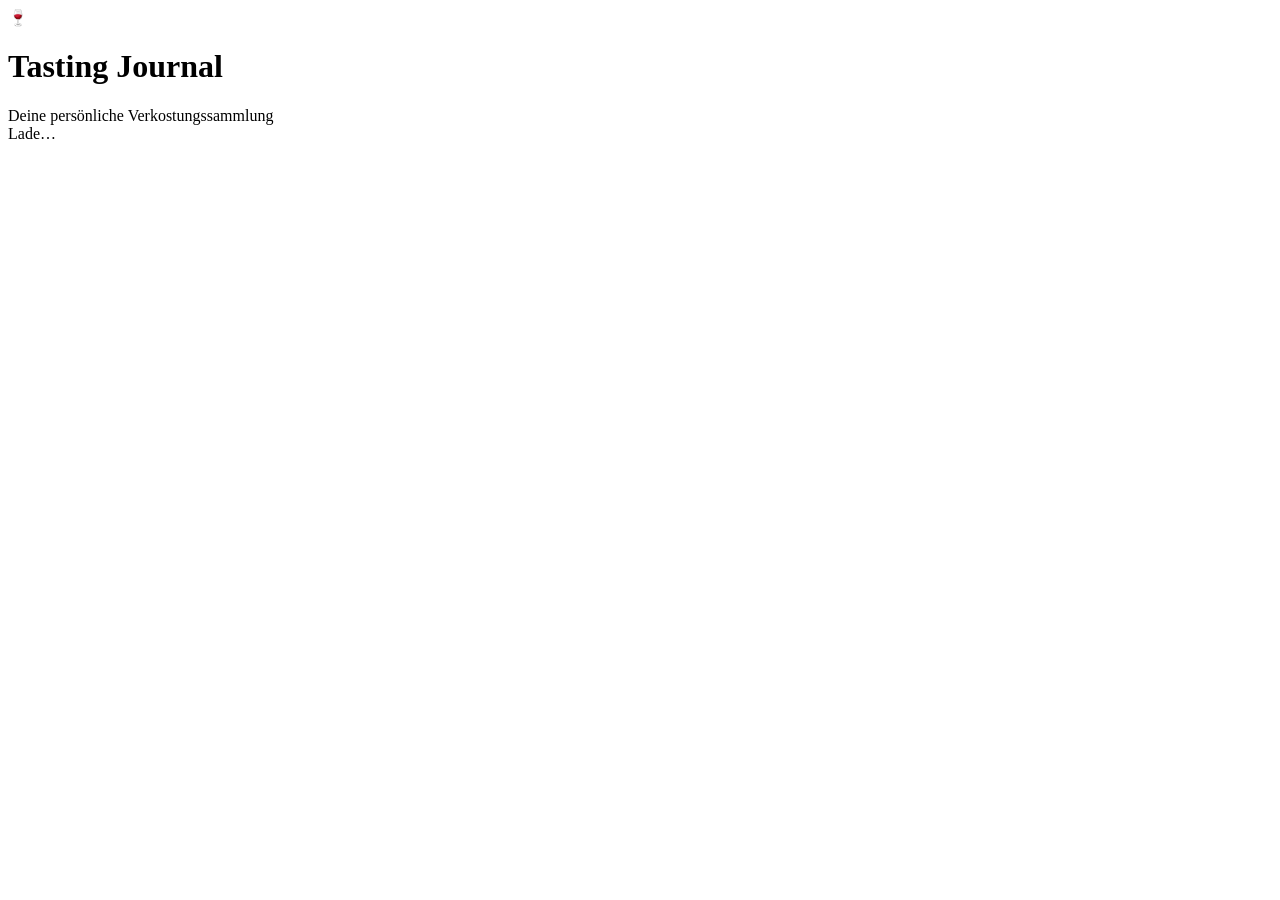
==== index.html @ 1028b824 "Initial Commit" ====
<!DOCTYPE html>
<html lang="de">
<head>
  <meta charset="UTF-8" />
  <meta name="viewport" content="width=device-width, initial-scale=1.0" />
  <meta name="apple-mobile-web-app-capable" content="yes" />
  <meta name="apple-mobile-web-app-status-bar-style" content="black-translucent" />
  <meta name="theme-color" content="#1a1208" />
  <title>Tasting Journal</title>
  <link rel="manifest" href="manifest.json" />
  <link rel="apple-touch-icon" href="icon.png" />
  <link rel="stylesheet" href="shared/styles.css" />
</head>
<body class="cat-home">

<header>
  <div class="glass-icon">🍷</div>
  <div class="header-text">
    <h1>Tasting Journal</h1>
    <div class="subtitle">Deine persönliche Verkostungssammlung</div>
  </div>
  <div class="sync-status" id="syncStatus" title="Sync-Status">
    <span class="sync-dot"></span>
    <span class="sync-text">Lade…</span>
  </div>
</header>

<!-- Setup-Modal wird per Script eingefügt -->
<div id="setupContainer"></div>

<div class="container" id="appContent" style="display:none">
  <div class="home-hero">
    <h1>Was darf's heute sein?</h1>
    <p>Wähle eine Kategorie, um deine Verkostung zu dokumentieren.</p>
  </div>

  <div class="category-grid">
    <a href="whisky.html" class="category-card" data-cat="whisky">
      <div class="cat-icon">🥃</div>
      <h2>Whisky</h2>
      <div class="cat-desc">Single Malt, Bourbon, Rye<br>und alles dazwischen</div>
      <div class="cat-count" id="count-whisky">0 Verkostungen</div>
    </a>

    <a href="shisha.html" class="category-card" data-cat="shisha">
      <div class="cat-icon">💨</div>
      <h2>Shisha-Tabak</h2>
      <div class="cat-desc">Sorten, Geschmacksrichtungen<br>und Eindrücke</div>
      <div class="cat-count" id="count-shisha">0 Verkostungen</div>
    </a>

    <div class="category-card coming-soon" data-cat="cigar">
      <div class="cat-icon">🚬</div>
      <h2>Zigarren</h2>
      <div class="cat-desc">Bald verfügbar</div>
      <div class="cat-count">— Coming soon —</div>
    </div>

    <div class="category-card coming-soon" data-cat="wine">
      <div class="cat-icon">🍷</div>
      <h2>Wein</h2>
      <div class="cat-desc">Bald verfügbar</div>
      <div class="cat-count">— Coming soon —</div>
    </div>
  </div>

  <div class="home-stats">
    <div class="stat-card">
      <div class="stat-value" id="totalCount">0</div>
      <div class="stat-label">Verkostungen gesamt</div>
    </div>
    <div class="stat-card">
      <div class="stat-value" id="categoryCount">0</div>
      <div class="stat-label">Kategorien aktiv</div>
    </div>
  </div>

  <div style="text-align:center;margin-top:3rem;padding-bottom:2rem">
    <button class="btn btn-secondary" onclick="UI.exportJson()">⬇️ Daten exportieren</button>
    <button class="btn btn-secondary" onclick="TJ.loadData().then(updateCounts)">🔄 Aktualisieren</button>
    <button class="btn btn-secondary" onclick="TJ.resetSetup()">🚪 Verbindung trennen</button>
  </div>
</div>

<script src="shared/core.js"></script>
<script src="shared/ui.js"></script>
<script>
  // Setup-Modal einbauen
  document.getElementById('setupContainer').innerHTML = UI.renderSetupModal();

  function updateCounts() {
    const whiskyCount = TJ.getItems('whisky').length;
    const shishaCount = TJ.getItems('shisha').length;
    const total = whiskyCount + shishaCount;

    document.getElementById('count-whisky').textContent =
      whiskyCount === 1 ? '1 Verkostung' : `${whiskyCount} Verkostungen`;
    document.getElementById('count-shisha').textContent =
      shishaCount === 1 ? '1 Verkostung' : `${shishaCount} Verkostungen`;
    document.getElementById('totalCount').textContent = total;

    let activeCats = 0;
    if (whiskyCount > 0) activeCats++;
    if (shishaCount > 0) activeCats++;
    document.getElementById('categoryCount').textContent = activeCats;
  }

  function onDataLoaded() { updateCounts(); }
  function onSetupComplete() { updateCounts(); }

  TJ.init('home');
</script>
</body>
</html>
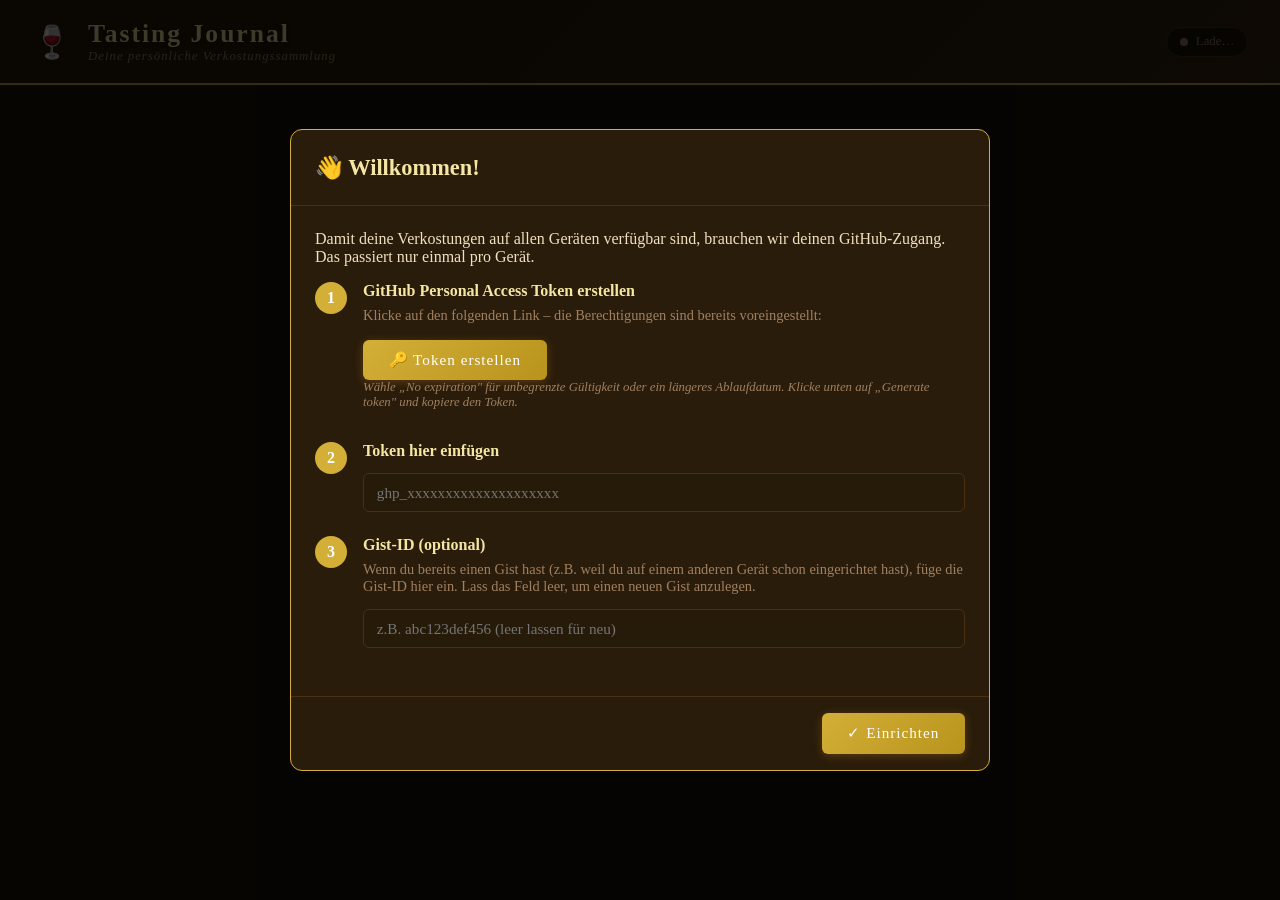
==== commit 6a2d9dc2: "Added Import Button" ====
--- a/index.html
+++ b/index.html
@@ -77,6 +77,8 @@
 
   <div style="text-align:center;margin-top:3rem;padding-bottom:2rem">
     <button class="btn btn-secondary" onclick="UI.exportJson()">⬇️ Daten exportieren</button>
+    <button class="btn btn-secondary" onclick="UI.triggerImport()">⬆️ Daten importieren</button>
+    <input type="file" id="importFileInput" accept="application/json,.json" style="display:none" onchange="UI.handleImport(event)" />
     <button class="btn btn-secondary" onclick="TJ.loadData().then(updateCounts)">🔄 Aktualisieren</button>
     <button class="btn btn-secondary" onclick="TJ.resetSetup()">🚪 Verbindung trennen</button>
   </div>
--- a/shared/styles.css
+++ b/shared/styles.css
@@ -0,0 +1,555 @@
+:root {
+  /* Whisky-Theme (default) */
+  --amber: #c8842a;
+  --amber-dark: #9a6010;
+  --amber-light: #f5d08a;
+  --bg: #1a1208;
+  --bg2: #261a09;
+  --bg3: #332211;
+  --text: #f0e0c0;
+  --text-muted: #a08060;
+  --border: #4a3010;
+  --card: #2a1c0a;
+  --danger: #c0392b;
+  --success: #2ecc71;
+}
+
+/* Shisha-Theme */
+body.cat-shisha {
+  --amber: #8b5cf6;       /* purple */
+  --amber-dark: #6d28d9;
+  --amber-light: #c4b5fd;
+  --bg: #0f0a1f;
+  --bg2: #1a1233;
+  --bg3: #2a1f4a;
+  --text: #e9e0ff;
+  --text-muted: #9b8bbf;
+  --border: #3d2c66;
+  --card: #1f1640;
+}
+
+/* Ãœbersicht / Index */
+body.cat-home {
+  --amber: #d4af37;
+  --amber-dark: #b8941d;
+  --amber-light: #f5e6a3;
+}
+
+* { box-sizing: border-box; margin: 0; padding: 0; }
+body {
+  font-family: 'Georgia', serif;
+  background: var(--bg);
+  color: var(--text);
+  min-height: 100vh;
+  -webkit-font-smoothing: antialiased;
+}
+
+a { color: var(--amber); }
+
+header {
+  background: linear-gradient(135deg, var(--bg2), var(--bg3));
+  border-bottom: 2px solid var(--amber);
+  padding: 1.2rem 2rem;
+  display: flex;
+  align-items: center;
+  gap: 1rem;
+  position: sticky;
+  top: 0;
+  z-index: 50;
+}
+header .header-text { flex: 1; }
+header h1 {
+  font-size: 1.6rem;
+  color: var(--amber-light);
+  letter-spacing: 2px;
+  text-shadow: 0 2px 8px rgba(0,0,0,0.4);
+}
+header .subtitle {
+  font-size: 0.8rem;
+  color: var(--text-muted);
+  letter-spacing: 1px;
+  font-style: italic;
+}
+.glass-icon { font-size: 2rem; }
+.back-link {
+  text-decoration: none;
+  color: var(--text-muted);
+  font-size: 1.5rem;
+  width: 36px;
+  height: 36px;
+  border-radius: 50%;
+  display: flex;
+  align-items: center;
+  justify-content: center;
+  background: var(--bg);
+  border: 1px solid var(--border);
+  transition: all 0.2s;
+}
+.back-link:hover { color: var(--amber-light); border-color: var(--amber); }
+
+.sync-status {
+  display: flex;
+  align-items: center;
+  gap: 0.5rem;
+  font-size: 0.8rem;
+  color: var(--text-muted);
+  padding: 0.4rem 0.8rem;
+  background: var(--bg);
+  border-radius: 20px;
+  border: 1px solid var(--border);
+}
+.sync-dot {
+  width: 8px; height: 8px;
+  background: var(--text-muted);
+  border-radius: 50%;
+  transition: background 0.3s;
+}
+.sync-status.synced .sync-dot { background: var(--success); }
+.sync-status.syncing .sync-dot { background: var(--amber); animation: pulse 1s infinite; }
+.sync-status.error .sync-dot { background: var(--danger); }
+@keyframes pulse { 0%,100% { opacity: 1; } 50% { opacity: 0.4; } }
+
+.container { max-width: 1100px; margin: 0 auto; padding: 1.5rem; }
+
+/* â”€â”€â”€â”€â”€â”€â”€â”€â”€ Startseite (Kategorie-Kacheln) â”€â”€â”€â”€â”€â”€â”€â”€â”€ */
+.home-hero {
+  text-align: center;
+  padding: 3rem 1rem 2rem;
+}
+.home-hero h1 {
+  font-size: 3rem;
+  color: var(--amber-light);
+  letter-spacing: 4px;
+  text-shadow: 0 4px 16px rgba(0,0,0,0.5);
+  margin-bottom: 0.5rem;
+}
+.home-hero p {
+  color: var(--text-muted);
+  font-style: italic;
+  font-size: 1.1rem;
+}
+
+.category-grid {
+  display: grid;
+  grid-template-columns: repeat(auto-fit, minmax(260px, 1fr));
+  gap: 1.5rem;
+  max-width: 900px;
+  margin: 2rem auto;
+  padding: 0 1rem;
+}
+.category-card {
+  display: flex;
+  flex-direction: column;
+  align-items: center;
+  padding: 2.5rem 1.5rem;
+  background: var(--card);
+  border: 1px solid var(--border);
+  border-radius: 14px;
+  text-decoration: none;
+  color: inherit;
+  transition: all 0.25s;
+  cursor: pointer;
+  position: relative;
+  overflow: hidden;
+}
+.category-card::before {
+  content: '';
+  position: absolute;
+  inset: 0;
+  background: radial-gradient(circle at 50% 0%, var(--cat-color, var(--amber)) 0%, transparent 70%);
+  opacity: 0.1;
+  transition: opacity 0.25s;
+}
+.category-card:hover { transform: translateY(-4px); border-color: var(--cat-color, var(--amber)); }
+.category-card:hover::before { opacity: 0.25; }
+.category-card .cat-icon { font-size: 4rem; margin-bottom: 1rem; }
+.category-card h2 {
+  font-size: 1.5rem;
+  color: var(--amber-light);
+  margin-bottom: 0.5rem;
+  letter-spacing: 1px;
+}
+.category-card .cat-desc {
+  color: var(--text-muted);
+  font-size: 0.9rem;
+  font-style: italic;
+  text-align: center;
+  margin-bottom: 1rem;
+}
+.category-card .cat-count {
+  font-size: 0.85rem;
+  color: var(--cat-color, var(--amber));
+  font-weight: bold;
+  letter-spacing: 1px;
+}
+.category-card.coming-soon {
+  opacity: 0.5;
+  cursor: not-allowed;
+}
+.category-card.coming-soon:hover { transform: none; }
+
+.category-card[data-cat="whisky"]   { --cat-color: #c8842a; }
+.category-card[data-cat="shisha"]   { --cat-color: #8b5cf6; }
+.category-card[data-cat="cigar"]    { --cat-color: #a0522d; }
+.category-card[data-cat="wine"]     { --cat-color: #722f37; }
+
+.home-stats {
+  display: grid;
+  grid-template-columns: repeat(auto-fit, minmax(150px, 1fr));
+  gap: 1rem;
+  max-width: 700px;
+  margin: 2rem auto;
+  padding: 0 1rem;
+}
+
+/* â”€â”€â”€â”€â”€â”€â”€â”€â”€ Tabs â”€â”€â”€â”€â”€â”€â”€â”€â”€ */
+.tabs { display: flex; gap: 0; margin-bottom: 2rem; border-bottom: 2px solid var(--border); overflow-x: auto; -webkit-overflow-scrolling: touch; }
+.tab-btn {
+  background: none;
+  border: none;
+  padding: 0.75rem 1.5rem;
+  color: var(--text-muted);
+  font-size: 1rem;
+  font-family: 'Georgia', serif;
+  cursor: pointer;
+  border-bottom: 3px solid transparent;
+  margin-bottom: -2px;
+  letter-spacing: 1px;
+  transition: all 0.2s;
+  white-space: nowrap;
+}
+.tab-btn:hover { color: var(--amber-light); }
+.tab-btn.active { color: var(--amber-light); border-bottom-color: var(--amber); }
+.tab-content { display: none; }
+.tab-content.active { display: block; }
+
+/* â”€â”€â”€â”€â”€â”€â”€â”€â”€ Form â”€â”€â”€â”€â”€â”€â”€â”€â”€ */
+.form-card {
+  background: var(--card);
+  border: 1px solid var(--border);
+  border-radius: 10px;
+  padding: 2rem;
+}
+.form-card h2 {
+  color: var(--amber-light);
+  margin-bottom: 1.5rem;
+  font-size: 1.3rem;
+  letter-spacing: 1px;
+  border-bottom: 1px solid var(--border);
+  padding-bottom: 0.75rem;
+}
+.form-grid {
+  display: grid;
+  grid-template-columns: 1fr 1fr;
+  gap: 1.2rem;
+}
+.form-group { display: flex; flex-direction: column; gap: 0.4rem; }
+.form-group.full { grid-column: 1 / -1; }
+label {
+  font-size: 0.8rem;
+  color: var(--text-muted);
+  letter-spacing: 1px;
+  text-transform: uppercase;
+}
+input, textarea, select {
+  background: var(--bg2);
+  border: 1px solid var(--border);
+  color: var(--text);
+  border-radius: 6px;
+  padding: 0.6rem 0.8rem;
+  font-family: 'Georgia', serif;
+  font-size: 0.95rem;
+  outline: none;
+  transition: border-color 0.2s;
+  width: 100%;
+}
+input:focus, textarea:focus, select:focus { border-color: var(--amber); }
+textarea { resize: vertical; min-height: 80px; }
+select option { background: var(--bg2); }
+
+/* â”€â”€â”€â”€â”€â”€â”€â”€â”€ Star-Picker â”€â”€â”€â”€â”€â”€â”€â”€â”€ */
+.star-container { display: inline-flex; flex-direction: row-reverse; }
+.star-container input[type=radio] { display: none; }
+.star-container label {
+  font-size: 1.8rem;
+  color: var(--border);
+  cursor: pointer;
+  transition: color 0.15s;
+  text-transform: none;
+  letter-spacing: 0;
+  padding: 0 0.1rem;
+}
+.star-container label:hover,
+.star-container label:hover ~ label,
+.star-container input[type=radio]:checked ~ label { color: var(--amber); }
+
+/* â”€â”€â”€â”€â”€â”€â”€â”€â”€ Score-Slider â”€â”€â”€â”€â”€â”€â”€â”€â”€ */
+.score-wrap { display: flex; align-items: center; gap: 1rem; }
+.score-wrap input[type=range] {
+  flex: 1; accent-color: var(--amber); padding: 0; background: none; border: none;
+}
+.score-val {
+  font-size: 1.4rem;
+  color: var(--amber-light);
+  font-weight: bold;
+  min-width: 3ch;
+  text-align: right;
+}
+
+/* â”€â”€â”€â”€â”€â”€â”€â”€â”€ Photo-Upload â”€â”€â”€â”€â”€â”€â”€â”€â”€ */
+.photo-upload {
+  border: 2px dashed var(--border);
+  border-radius: 8px;
+  padding: 1.5rem;
+  text-align: center;
+  cursor: pointer;
+  transition: border-color 0.2s;
+  position: relative;
+}
+.photo-upload:hover { border-color: var(--amber); }
+.photo-upload input[type=file] {
+  position: absolute; inset: 0; opacity: 0; cursor: pointer; border: none; background: none;
+}
+.photo-preview { max-height: 200px; border-radius: 6px; margin-top: 0.75rem; }
+.photo-hint { color: var(--text-muted); font-size: 0.9rem; font-style: italic; }
+
+/* â”€â”€â”€â”€â”€â”€â”€â”€â”€ Buttons â”€â”€â”€â”€â”€â”€â”€â”€â”€ */
+.btn {
+  padding: 0.7rem 1.6rem;
+  border-radius: 6px;
+  border: none;
+  font-family: 'Georgia', serif;
+  font-size: 0.95rem;
+  cursor: pointer;
+  letter-spacing: 1px;
+  transition: all 0.2s;
+}
+.btn:disabled { opacity: 0.5; cursor: not-allowed; }
+.btn-primary {
+  background: linear-gradient(135deg, var(--amber), var(--amber-dark));
+  color: #fff;
+  box-shadow: 0 2px 10px rgba(200,132,42,0.3);
+}
+.btn-primary:hover { filter: brightness(1.15); }
+.btn-secondary {
+  background: var(--bg3);
+  color: var(--text-muted);
+  border: 1px solid var(--border);
+}
+.btn-secondary:hover { color: var(--text); border-color: var(--amber); }
+.btn-danger { background: var(--danger); color: #fff; }
+.btn-danger:hover { filter: brightness(1.2); }
+.form-actions { display: flex; gap: 1rem; margin-top: 1.5rem; justify-content: flex-end; flex-wrap: wrap; }
+
+/* â”€â”€â”€â”€â”€â”€â”€â”€â”€ Collection â”€â”€â”€â”€â”€â”€â”€â”€â”€ */
+.collection-header {
+  display: flex;
+  justify-content: space-between;
+  align-items: center;
+  margin-bottom: 1.5rem;
+  flex-wrap: wrap;
+  gap: 1rem;
+}
+.collection-header h2 { color: var(--amber-light); font-size: 1.3rem; letter-spacing: 1px; }
+.search-bar { display: flex; gap: 0.75rem; align-items: center; flex-wrap: wrap; }
+.search-bar input {
+  padding: 0.5rem 0.9rem; font-size: 0.9rem; min-width: 200px;
+}
+.sort-select { padding: 0.5rem 0.8rem; font-size: 0.9rem; width: auto; }
+
+.empty-state {
+  text-align: center;
+  padding: 4rem 2rem;
+  color: var(--text-muted);
+}
+.empty-state .empty-icon { font-size: 4rem; margin-bottom: 1rem; }
+.empty-state p { font-style: italic; }
+
+/* â”€â”€â”€â”€â”€â”€â”€â”€â”€ Karten â”€â”€â”€â”€â”€â”€â”€â”€â”€ */
+.cards-grid {
+  display: grid;
+  grid-template-columns: repeat(auto-fill, minmax(280px, 1fr));
+  gap: 1.5rem;
+}
+.tasting-card {
+  background: var(--card);
+  border: 1px solid var(--border);
+  border-radius: 10px;
+  overflow: hidden;
+  transition: border-color 0.2s, transform 0.2s;
+  cursor: pointer;
+}
+.tasting-card:hover { border-color: var(--amber); transform: translateY(-2px); }
+.card-img {
+  width: 100%; height: 160px; object-fit: cover;
+  display: block;
+}
+.card-img-placeholder {
+  width: 100%; height: 120px;
+  background: linear-gradient(135deg, var(--bg2), var(--bg3));
+  display: flex; align-items: center; justify-content: center;
+  font-size: 3rem;
+}
+.card-body { padding: 1rem 1.2rem 1.2rem; }
+.card-name { font-size: 1.1rem; color: var(--amber-light); margin-bottom: 0.2rem; }
+.card-sub { font-size: 0.85rem; color: var(--text-muted); margin-bottom: 0.6rem; }
+.card-meta {
+  display: flex; gap: 0.5rem; flex-wrap: wrap; margin-bottom: 0.75rem;
+}
+.badge {
+  font-size: 0.75rem;
+  padding: 0.2rem 0.5rem;
+  border-radius: 20px;
+  background: var(--bg3);
+  color: var(--text-muted);
+  border: 1px solid var(--border);
+}
+.badge.accent { color: var(--amber-light); border-color: var(--amber-dark); }
+.card-score { display: flex; align-items: center; gap: 0.5rem; }
+.score-badge {
+  background: linear-gradient(135deg, var(--amber-dark), var(--amber));
+  color: #fff;
+  font-size: 1.1rem;
+  font-weight: bold;
+  padding: 0.2rem 0.6rem;
+  border-radius: 6px;
+}
+.stars-display { color: var(--amber); letter-spacing: 1px; }
+.card-note {
+  margin-top: 0.6rem;
+  font-size: 0.85rem;
+  color: var(--text-muted);
+  font-style: italic;
+  overflow: hidden;
+  display: -webkit-box;
+  -webkit-line-clamp: 2;
+  -webkit-box-orient: vertical;
+}
+.card-date { font-size: 0.75rem; color: var(--text-muted); margin-top: 0.6rem; }
+
+/* â”€â”€â”€â”€â”€â”€â”€â”€â”€ Modal â”€â”€â”€â”€â”€â”€â”€â”€â”€ */
+.modal-overlay {
+  display: none;
+  position: fixed; inset: 0;
+  background: rgba(0,0,0,0.75);
+  z-index: 100;
+  align-items: center;
+  justify-content: center;
+  padding: 1rem;
+}
+.modal-overlay.open { display: flex; }
+.modal {
+  background: var(--card);
+  border: 1px solid var(--amber);
+  border-radius: 12px;
+  max-width: 700px;
+  width: 100%;
+  max-height: 90vh;
+  overflow-y: auto;
+  -webkit-overflow-scrolling: touch;
+}
+.modal-header {
+  padding: 1.5rem;
+  border-bottom: 1px solid var(--border);
+  display: flex;
+  justify-content: space-between;
+  align-items: flex-start;
+}
+.modal-header h2 { color: var(--amber-light); font-size: 1.4rem; }
+.modal-close {
+  background: none; border: none; color: var(--text-muted);
+  font-size: 1.5rem; cursor: pointer; line-height: 1;
+}
+.modal-close:hover { color: var(--text); }
+.modal-body { padding: 1.5rem; }
+.modal-img { width: 100%; max-height: 300px; object-fit: contain; border-radius: 8px; margin-bottom: 1.5rem; }
+.detail-grid { display: grid; grid-template-columns: 1fr 1fr; gap: 1rem 2rem; margin-bottom: 1.5rem; }
+.detail-item label { display: block; font-size: 0.75rem; color: var(--text-muted); text-transform: uppercase; letter-spacing: 1px; margin-bottom: 0.2rem; }
+.detail-item span { color: var(--text); font-size: 1rem; }
+.tasting-section { margin-bottom: 1rem; }
+.tasting-section h3 { font-size: 0.8rem; color: var(--amber); text-transform: uppercase; letter-spacing: 1px; margin-bottom: 0.4rem; }
+.tasting-section p { color: var(--text); font-size: 0.95rem; line-height: 1.6; white-space: pre-wrap; }
+.modal-actions { padding: 1rem 1.5rem; border-top: 1px solid var(--border); display: flex; gap: 0.75rem; justify-content: flex-end; flex-wrap: wrap; }
+
+/* â”€â”€â”€â”€â”€â”€â”€â”€â”€ Setup-Modal â”€â”€â”€â”€â”€â”€â”€â”€â”€ */
+#setupModal { display: flex; }
+.setup-step {
+  display: flex;
+  gap: 1rem;
+  margin-bottom: 1.5rem;
+  align-items: flex-start;
+}
+.step-num {
+  background: var(--amber);
+  color: #fff;
+  width: 32px;
+  height: 32px;
+  border-radius: 50%;
+  display: flex;
+  align-items: center;
+  justify-content: center;
+  font-weight: bold;
+  flex-shrink: 0;
+}
+.step-content { flex: 1; }
+.step-content strong { color: var(--amber-light); display: block; margin-bottom: 0.4rem; }
+.step-content p { color: var(--text-muted); font-size: 0.9rem; margin-bottom: 0.5rem; }
+.step-content .hint { font-size: 0.8rem; color: var(--text-muted); font-style: italic; }
+.step-content input { margin-top: 0.4rem; }
+
+/* â”€â”€â”€â”€â”€â”€â”€â”€â”€ Settings â”€â”€â”€â”€â”€â”€â”€â”€â”€ */
+.settings-row {
+  display: flex;
+  justify-content: space-between;
+  align-items: center;
+  padding: 1rem 0;
+  border-bottom: 1px solid var(--border);
+  gap: 1rem;
+  flex-wrap: wrap;
+}
+.settings-row:last-child { border-bottom: none; }
+.settings-row strong { color: var(--amber-light); }
+
+/* â”€â”€â”€â”€â”€â”€â”€â”€â”€ Stats â”€â”€â”€â”€â”€â”€â”€â”€â”€ */
+.stats-grid { display: grid; grid-template-columns: repeat(auto-fill, minmax(200px, 1fr)); gap: 1.2rem; margin-bottom: 2rem; }
+.stat-card {
+  background: var(--card); border: 1px solid var(--border); border-radius: 8px;
+  padding: 1.2rem; text-align: center;
+}
+.stat-value { font-size: 2.2rem; color: var(--amber-light); font-weight: bold; }
+.stat-label { font-size: 0.8rem; color: var(--text-muted); text-transform: uppercase; letter-spacing: 1px; margin-top: 0.3rem; }
+
+/* â”€â”€â”€â”€â”€â”€â”€â”€â”€ Notification â”€â”€â”€â”€â”€â”€â”€â”€â”€ */
+.notification {
+  position: fixed; bottom: 2rem; right: 2rem; left: 2rem;
+  max-width: 400px;
+  margin-left: auto;
+  background: var(--amber-dark); color: #fff;
+  padding: 0.8rem 1.5rem; border-radius: 8px;
+  font-size: 0.95rem; z-index: 999;
+  opacity: 0; transform: translateY(20px);
+  transition: all 0.3s;
+  pointer-events: none;
+  box-shadow: 0 4px 20px rgba(0,0,0,0.5);
+}
+.notification.show { opacity: 1; transform: translateY(0); }
+.notification.error { background: var(--danger); }
+.notification.success { background: var(--success); color: #000; }
+
+/* â”€â”€â”€â”€â”€â”€â”€â”€â”€ Mobile â”€â”€â”€â”€â”€â”€â”€â”€â”€ */
+@media (max-width: 600px) {
+  header { padding: 1rem; gap: 0.75rem; }
+  header h1 { font-size: 1.2rem; letter-spacing: 1px; }
+  header .subtitle { font-size: 0.7rem; }
+  .glass-icon { font-size: 1.6rem; }
+  .sync-status .sync-text { display: none; }
+  .container { padding: 1rem; }
+  .form-grid { grid-template-columns: 1fr; }
+  .detail-grid { grid-template-columns: 1fr; }
+  .cards-grid { grid-template-columns: 1fr; }
+  .form-card { padding: 1.2rem; }
+  .tab-btn { padding: 0.65rem 1rem; font-size: 0.9rem; }
+  .form-actions .btn { flex: 1; }
+  .home-hero h1 { font-size: 2rem; letter-spacing: 2px; }
+  .category-grid { grid-template-columns: 1fr; }
+}
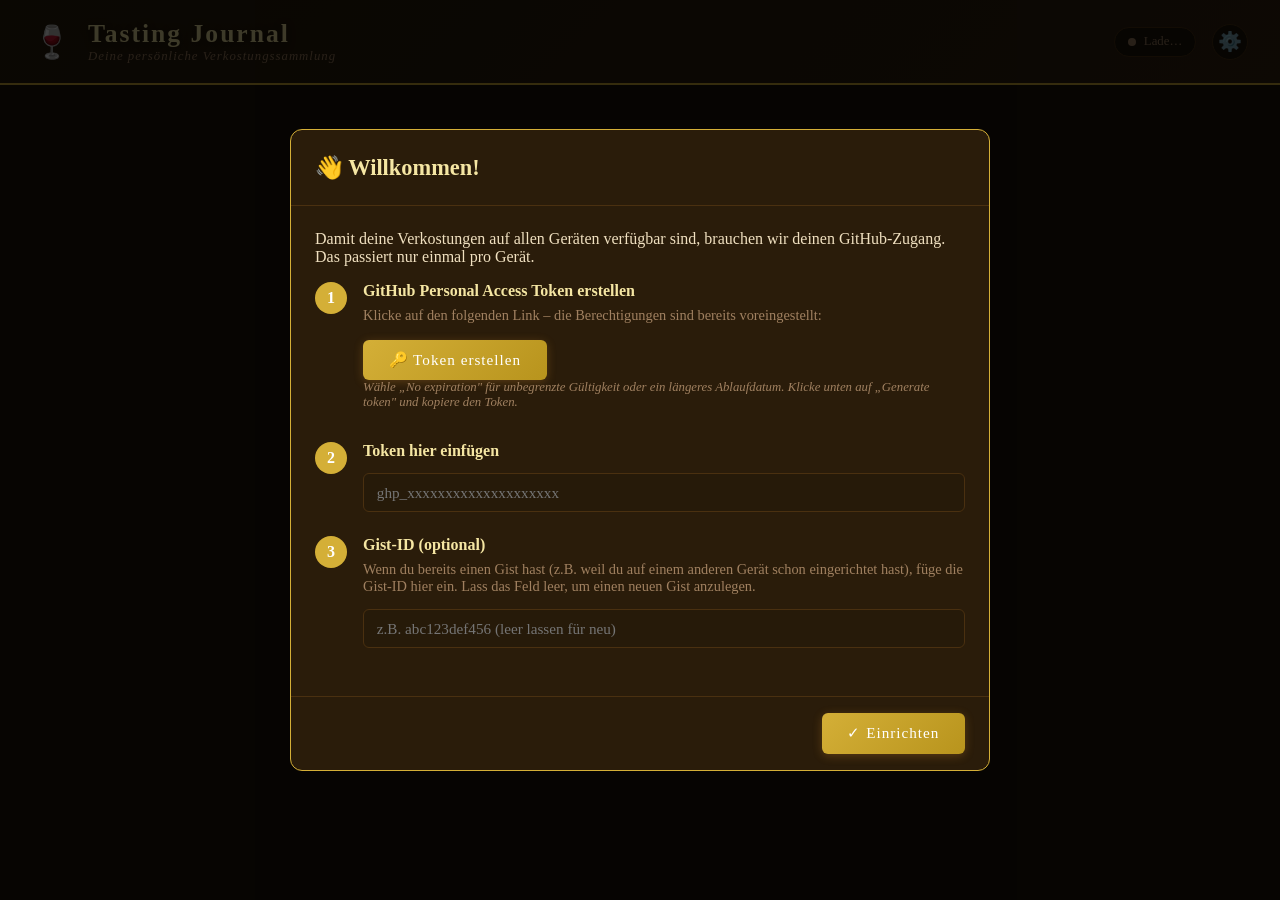
==== commit 5874f09f: "Settings auf zentrale Seite auslagern + Import-Funktion + .gitignore - Neue settings.html mit global" ====
--- a/index.html
+++ b/index.html
@@ -23,6 +23,7 @@
     <span class="sync-dot"></span>
     <span class="sync-text">Lade…</span>
   </div>
+  <a href="settings.html" class="header-icon-btn" title="Einstellungen" aria-label="Einstellungen">⚙️</a>
 </header>
 
 <!-- Setup-Modal wird per Script eingefügt -->
@@ -74,14 +75,6 @@
       <div class="stat-label">Kategorien aktiv</div>
     </div>
   </div>
-
-  <div style="text-align:center;margin-top:3rem;padding-bottom:2rem">
-    <button class="btn btn-secondary" onclick="UI.exportJson()">⬇️ Daten exportieren</button>
-    <button class="btn btn-secondary" onclick="UI.triggerImport()">⬆️ Daten importieren</button>
-    <input type="file" id="importFileInput" accept="application/json,.json" style="display:none" onchange="UI.handleImport(event)" />
-    <button class="btn btn-secondary" onclick="TJ.loadData().then(updateCounts)">🔄 Aktualisieren</button>
-    <button class="btn btn-secondary" onclick="TJ.resetSetup()">🚪 Verbindung trennen</button>
-  </div>
 </div>
 
 <script src="shared/core.js"></script>
--- a/shared/styles.css
+++ b/shared/styles.css
@@ -28,7 +28,7 @@
   --card: #1f1640;
 }
 
-/* Ãœbersicht / Index */
+/* Übersicht / Index */
 body.cat-home {
   --amber: #d4af37;
   --amber-dark: #b8941d;
@@ -87,6 +87,22 @@
 }
 .back-link:hover { color: var(--amber-light); border-color: var(--amber); }
 
+.header-icon-btn {
+  text-decoration: none;
+  font-size: 1.2rem;
+  width: 36px;
+  height: 36px;
+  border-radius: 50%;
+  display: flex;
+  align-items: center;
+  justify-content: center;
+  background: var(--bg);
+  border: 1px solid var(--border);
+  transition: all 0.2s;
+  flex-shrink: 0;
+}
+.header-icon-btn:hover { border-color: var(--amber); transform: rotate(30deg); }
+
 .sync-status {
   display: flex;
   align-items: center;
@@ -111,7 +127,7 @@
 
 .container { max-width: 1100px; margin: 0 auto; padding: 1.5rem; }
 
-/* â”€â”€â”€â”€â”€â”€â”€â”€â”€ Startseite (Kategorie-Kacheln) â”€â”€â”€â”€â”€â”€â”€â”€â”€ */
+/* ───────── Startseite (Kategorie-Kacheln) ───────── */
 .home-hero {
   text-align: center;
   padding: 3rem 1rem 2rem;
@@ -202,7 +218,7 @@
   padding: 0 1rem;
 }
 
-/* â”€â”€â”€â”€â”€â”€â”€â”€â”€ Tabs â”€â”€â”€â”€â”€â”€â”€â”€â”€ */
+/* ───────── Tabs ───────── */
 .tabs { display: flex; gap: 0; margin-bottom: 2rem; border-bottom: 2px solid var(--border); overflow-x: auto; -webkit-overflow-scrolling: touch; }
 .tab-btn {
   background: none;
@@ -223,7 +239,7 @@
 .tab-content { display: none; }
 .tab-content.active { display: block; }
 
-/* â”€â”€â”€â”€â”€â”€â”€â”€â”€ Form â”€â”€â”€â”€â”€â”€â”€â”€â”€ */
+/* ───────── Form ───────── */
 .form-card {
   background: var(--card);
   border: 1px solid var(--border);
@@ -267,7 +283,7 @@
 textarea { resize: vertical; min-height: 80px; }
 select option { background: var(--bg2); }
 
-/* â”€â”€â”€â”€â”€â”€â”€â”€â”€ Star-Picker â”€â”€â”€â”€â”€â”€â”€â”€â”€ */
+/* ───────── Star-Picker ───────── */
 .star-container { display: inline-flex; flex-direction: row-reverse; }
 .star-container input[type=radio] { display: none; }
 .star-container label {
@@ -283,7 +299,7 @@
 .star-container label:hover ~ label,
 .star-container input[type=radio]:checked ~ label { color: var(--amber); }
 
-/* â”€â”€â”€â”€â”€â”€â”€â”€â”€ Score-Slider â”€â”€â”€â”€â”€â”€â”€â”€â”€ */
+/* ───────── Score-Slider ───────── */
 .score-wrap { display: flex; align-items: center; gap: 1rem; }
 .score-wrap input[type=range] {
   flex: 1; accent-color: var(--amber); padding: 0; background: none; border: none;
@@ -296,7 +312,7 @@
   text-align: right;
 }
 
-/* â”€â”€â”€â”€â”€â”€â”€â”€â”€ Photo-Upload â”€â”€â”€â”€â”€â”€â”€â”€â”€ */
+/* ───────── Photo-Upload ───────── */
 .photo-upload {
   border: 2px dashed var(--border);
   border-radius: 8px;
@@ -313,7 +329,7 @@
 .photo-preview { max-height: 200px; border-radius: 6px; margin-top: 0.75rem; }
 .photo-hint { color: var(--text-muted); font-size: 0.9rem; font-style: italic; }
 
-/* â”€â”€â”€â”€â”€â”€â”€â”€â”€ Buttons â”€â”€â”€â”€â”€â”€â”€â”€â”€ */
+/* ───────── Buttons ───────── */
 .btn {
   padding: 0.7rem 1.6rem;
   border-radius: 6px;
@@ -341,7 +357,7 @@
 .btn-danger:hover { filter: brightness(1.2); }
 .form-actions { display: flex; gap: 1rem; margin-top: 1.5rem; justify-content: flex-end; flex-wrap: wrap; }
 
-/* â”€â”€â”€â”€â”€â”€â”€â”€â”€ Collection â”€â”€â”€â”€â”€â”€â”€â”€â”€ */
+/* ───────── Collection ───────── */
 .collection-header {
   display: flex;
   justify-content: space-between;
@@ -365,7 +381,7 @@
 .empty-state .empty-icon { font-size: 4rem; margin-bottom: 1rem; }
 .empty-state p { font-style: italic; }
 
-/* â”€â”€â”€â”€â”€â”€â”€â”€â”€ Karten â”€â”€â”€â”€â”€â”€â”€â”€â”€ */
+/* ───────── Karten ───────── */
 .cards-grid {
   display: grid;
   grid-template-columns: repeat(auto-fill, minmax(280px, 1fr));
@@ -427,7 +443,7 @@
 }
 .card-date { font-size: 0.75rem; color: var(--text-muted); margin-top: 0.6rem; }
 
-/* â”€â”€â”€â”€â”€â”€â”€â”€â”€ Modal â”€â”€â”€â”€â”€â”€â”€â”€â”€ */
+/* ───────── Modal ───────── */
 .modal-overlay {
   display: none;
   position: fixed; inset: 0;
@@ -471,7 +487,7 @@
 .tasting-section p { color: var(--text); font-size: 0.95rem; line-height: 1.6; white-space: pre-wrap; }
 .modal-actions { padding: 1rem 1.5rem; border-top: 1px solid var(--border); display: flex; gap: 0.75rem; justify-content: flex-end; flex-wrap: wrap; }
 
-/* â”€â”€â”€â”€â”€â”€â”€â”€â”€ Setup-Modal â”€â”€â”€â”€â”€â”€â”€â”€â”€ */
+/* ───────── Setup-Modal ───────── */
 #setupModal { display: flex; }
 .setup-step {
   display: flex;
@@ -497,7 +513,7 @@
 .step-content .hint { font-size: 0.8rem; color: var(--text-muted); font-style: italic; }
 .step-content input { margin-top: 0.4rem; }
 
-/* â”€â”€â”€â”€â”€â”€â”€â”€â”€ Settings â”€â”€â”€â”€â”€â”€â”€â”€â”€ */
+/* ───────── Settings ───────── */
 .settings-row {
   display: flex;
   justify-content: space-between;
@@ -510,7 +526,7 @@
 .settings-row:last-child { border-bottom: none; }
 .settings-row strong { color: var(--amber-light); }
 
-/* â”€â”€â”€â”€â”€â”€â”€â”€â”€ Stats â”€â”€â”€â”€â”€â”€â”€â”€â”€ */
+/* ───────── Stats ───────── */
 .stats-grid { display: grid; grid-template-columns: repeat(auto-fill, minmax(200px, 1fr)); gap: 1.2rem; margin-bottom: 2rem; }
 .stat-card {
   background: var(--card); border: 1px solid var(--border); border-radius: 8px;
@@ -519,7 +535,7 @@
 .stat-value { font-size: 2.2rem; color: var(--amber-light); font-weight: bold; }
 .stat-label { font-size: 0.8rem; color: var(--text-muted); text-transform: uppercase; letter-spacing: 1px; margin-top: 0.3rem; }
 
-/* â”€â”€â”€â”€â”€â”€â”€â”€â”€ Notification â”€â”€â”€â”€â”€â”€â”€â”€â”€ */
+/* ───────── Notification ───────── */
 .notification {
   position: fixed; bottom: 2rem; right: 2rem; left: 2rem;
   max-width: 400px;
@@ -536,13 +552,14 @@
 .notification.error { background: var(--danger); }
 .notification.success { background: var(--success); color: #000; }
 
-/* â”€â”€â”€â”€â”€â”€â”€â”€â”€ Mobile â”€â”€â”€â”€â”€â”€â”€â”€â”€ */
+/* ───────── Mobile ───────── */
 @media (max-width: 600px) {
-  header { padding: 1rem; gap: 0.75rem; }
+  header { padding: 1rem; gap: 0.5rem; }
   header h1 { font-size: 1.2rem; letter-spacing: 1px; }
   header .subtitle { font-size: 0.7rem; }
   .glass-icon { font-size: 1.6rem; }
   .sync-status .sync-text { display: none; }
+  .back-link, .header-icon-btn { width: 32px; height: 32px; font-size: 1rem; }
   .container { padding: 1rem; }
   .form-grid { grid-template-columns: 1fr; }
   .detail-grid { grid-template-columns: 1fr; }
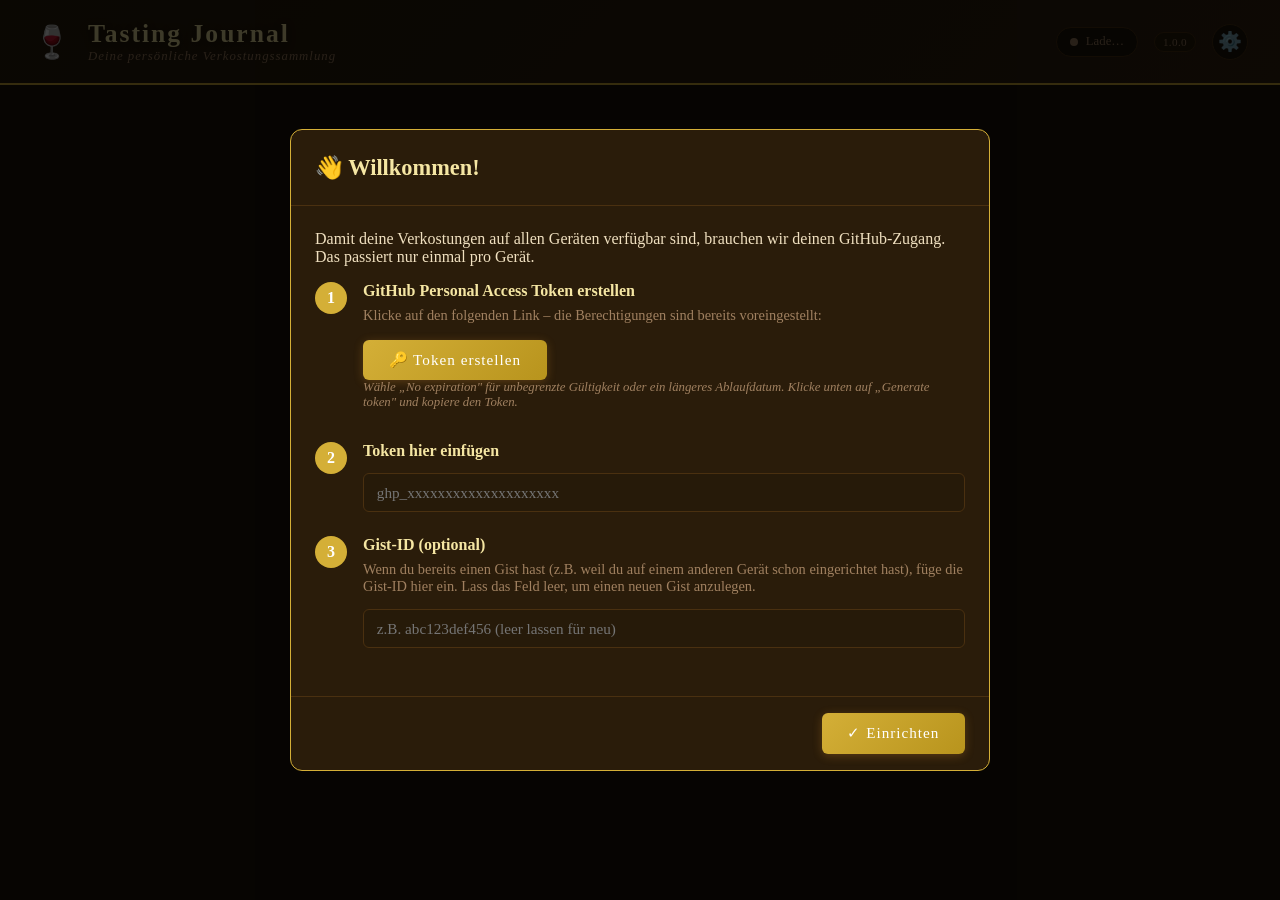
==== commit 3d7539c2: "Add version badge to all page headers Version is defined in shared/version.js as TJ_VERSION and disp" ====
--- a/index.html
+++ b/index.html
@@ -23,6 +23,7 @@
     <span class="sync-dot"></span>
     <span class="sync-text">Lade…</span>
   </div>
+  <span class="version-badge" id="versionBadge"></span>
   <a href="settings.html" class="header-icon-btn" title="Einstellungen" aria-label="Einstellungen">⚙️</a>
 </header>
 
@@ -78,8 +79,10 @@
 </div>
 
 <script src="shared/core.js"></script>
+<script src="shared/version.js"></script>
 <script src="shared/ui.js"></script>
 <script>
+  document.getElementById('versionBadge').textContent = TJ_VERSION;
   // Setup-Modal einbauen
   document.getElementById('setupContainer').innerHTML = UI.renderSetupModal();
 
--- a/shared/styles.css
+++ b/shared/styles.css
@@ -102,6 +102,17 @@
   flex-shrink: 0;
 }
 .header-icon-btn:hover { border-color: var(--amber); transform: rotate(30deg); }
+
+.version-badge {
+  font-size: 0.7rem;
+  color: var(--text-muted);
+  background: var(--bg2);
+  border: 1px solid var(--border);
+  border-radius: 20px;
+  padding: 0.2rem 0.5rem;
+  flex-shrink: 0;
+  letter-spacing: 0.03em;
+}
 
 .sync-status {
   display: flex;
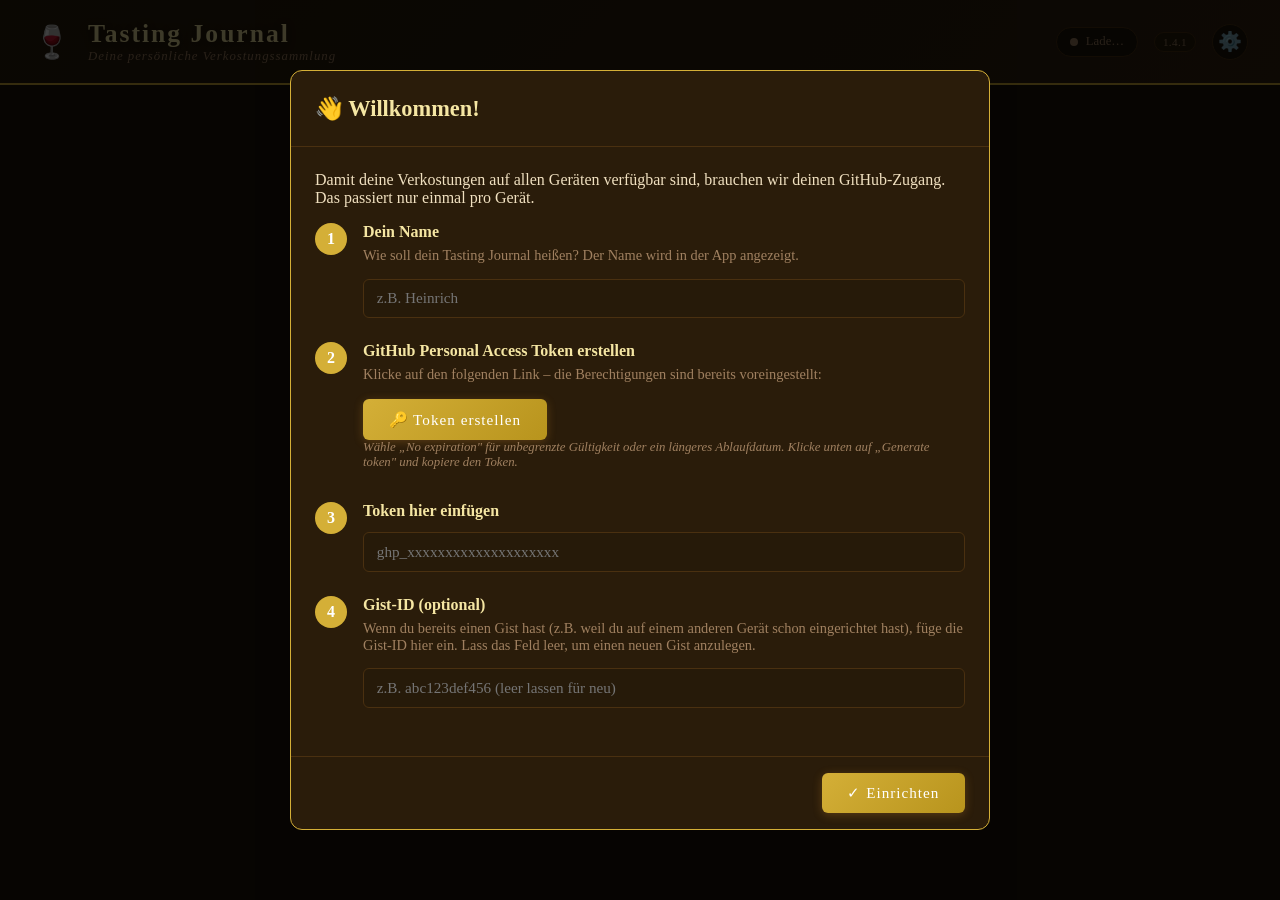
==== commit 244f37c5: "Show username in home greeting: Hallo <name>, was darf's heute sein? (v1.4.1)" ====
--- a/index.html
+++ b/index.html
@@ -32,7 +32,7 @@
 
 <div class="container" id="appContent" style="display:none">
   <div class="home-hero">
-    <h1>Was darf's heute sein?</h1>
+    <h1 id="heroGreeting">Was darf's heute sein?</h1>
     <p>Wähle eine Kategorie, um deine Verkostung zu dokumentieren.</p>
   </div>
 
@@ -86,6 +86,12 @@
   // Setup-Modal einbauen
   document.getElementById('setupContainer').innerHTML = UI.renderSetupModal();
 
+  function updateGreeting() {
+    const name = TJ.getUsername();
+    const el = document.getElementById('heroGreeting');
+    if (el) el.textContent = name ? `Hallo ${name}, was darf's heute sein?` : `Was darf's heute sein?`;
+  }
+
   function updateCounts() {
     const whiskyCount = TJ.getItems('whisky').length;
     const shishaCount = TJ.getItems('shisha').length;
@@ -103,8 +109,8 @@
     document.getElementById('categoryCount').textContent = activeCats;
   }
 
-  function onDataLoaded() { updateCounts(); }
-  function onSetupComplete() { updateCounts(); }
+  function onDataLoaded() { updateCounts(); updateGreeting(); }
+  function onSetupComplete() { updateCounts(); updateGreeting(); }
 
   TJ.init('home');
 </script>
--- a/shared/styles.css
+++ b/shared/styles.css
@@ -405,8 +405,48 @@
   overflow: hidden;
   transition: border-color 0.2s, transform 0.2s;
   cursor: pointer;
+  position: relative;
 }
 .tasting-card:hover { border-color: var(--amber); transform: translateY(-2px); }
+
+.fav-btn {
+  position: absolute;
+  top: 0.5rem;
+  right: 0.5rem;
+  background: rgba(0,0,0,0.45);
+  border: none;
+  border-radius: 50%;
+  width: 32px;
+  height: 32px;
+  font-size: 1.1rem;
+  cursor: pointer;
+  display: flex;
+  align-items: center;
+  justify-content: center;
+  transition: transform 0.15s, background 0.15s;
+  z-index: 2;
+  line-height: 1;
+}
+.fav-btn:hover { transform: scale(1.2); background: rgba(0,0,0,0.65); }
+.fav-btn.active { background: rgba(220,50,80,0.25); }
+
+.filter-fav-btn {
+  background: var(--bg2);
+  border: 1px solid var(--border);
+  border-radius: 20px;
+  color: var(--text-muted);
+  padding: 0.35rem 0.9rem;
+  font-size: 0.85rem;
+  cursor: pointer;
+  transition: all 0.2s;
+  white-space: nowrap;
+}
+.filter-fav-btn.active {
+  border-color: #e05575;
+  color: #e05575;
+  background: rgba(220,50,80,0.1);
+}
+
 .card-img {
   width: 100%; height: 160px; object-fit: cover;
   display: block;
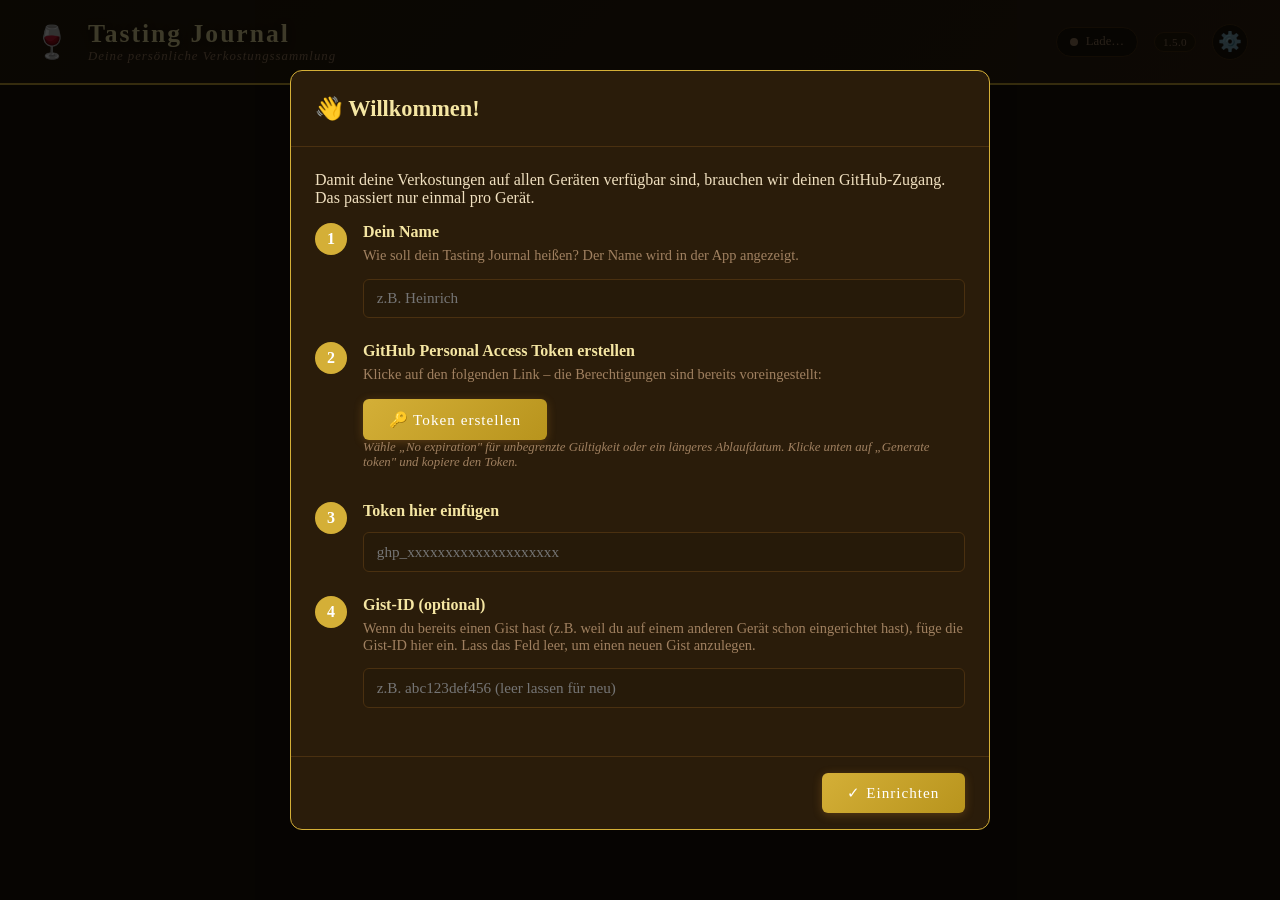
==== commit 6909da35: "Add Kaffee category with machine management (v1.5.0) New category for espresso/filter coffee tasting" ====
--- a/index.html
+++ b/index.html
@@ -51,6 +51,13 @@
       <div class="cat-count" id="count-shisha">0 Verkostungen</div>
     </a>
 
+    <a href="kaffee.html" class="category-card" data-cat="kaffee">
+      <div class="cat-icon">☕</div>
+      <h2>Kaffee</h2>
+      <div class="cat-desc">Espresso, Filter & Spezialitäten<br>vom Siebträger</div>
+      <div class="cat-count" id="count-kaffee">0 Verkostungen</div>
+    </a>
+
     <div class="category-card coming-soon" data-cat="cigar">
       <div class="cat-icon">🚬</div>
       <h2>Zigarren</h2>
@@ -95,17 +102,21 @@
   function updateCounts() {
     const whiskyCount = TJ.getItems('whisky').length;
     const shishaCount = TJ.getItems('shisha').length;
-    const total = whiskyCount + shishaCount;
+    const kaffeeCount = TJ.getItems('kaffee').length;
+    const total = whiskyCount + shishaCount + kaffeeCount;
 
     document.getElementById('count-whisky').textContent =
       whiskyCount === 1 ? '1 Verkostung' : `${whiskyCount} Verkostungen`;
     document.getElementById('count-shisha').textContent =
       shishaCount === 1 ? '1 Verkostung' : `${shishaCount} Verkostungen`;
+    document.getElementById('count-kaffee').textContent =
+      kaffeeCount === 1 ? '1 Verkostung' : `${kaffeeCount} Verkostungen`;
     document.getElementById('totalCount').textContent = total;
 
     let activeCats = 0;
     if (whiskyCount > 0) activeCats++;
     if (shishaCount > 0) activeCats++;
+    if (kaffeeCount > 0) activeCats++;
     document.getElementById('categoryCount').textContent = activeCats;
   }
 
--- a/shared/styles.css
+++ b/shared/styles.css
@@ -26,6 +26,20 @@
   --text-muted: #9b8bbf;
   --border: #3d2c66;
   --card: #1f1640;
+}
+
+/* Kaffee-Theme */
+body.cat-kaffee {
+  --amber: #a0522d;
+  --amber-dark: #6f3a1e;
+  --amber-light: #d4956a;
+  --bg: #1a0f05;
+  --bg2: #26180a;
+  --bg3: #33200f;
+  --text: #f0e0d0;
+  --text-muted: #a08070;
+  --border: #4a2e18;
+  --card: #2a1808;
 }
 
 /* Übersicht / Index */
